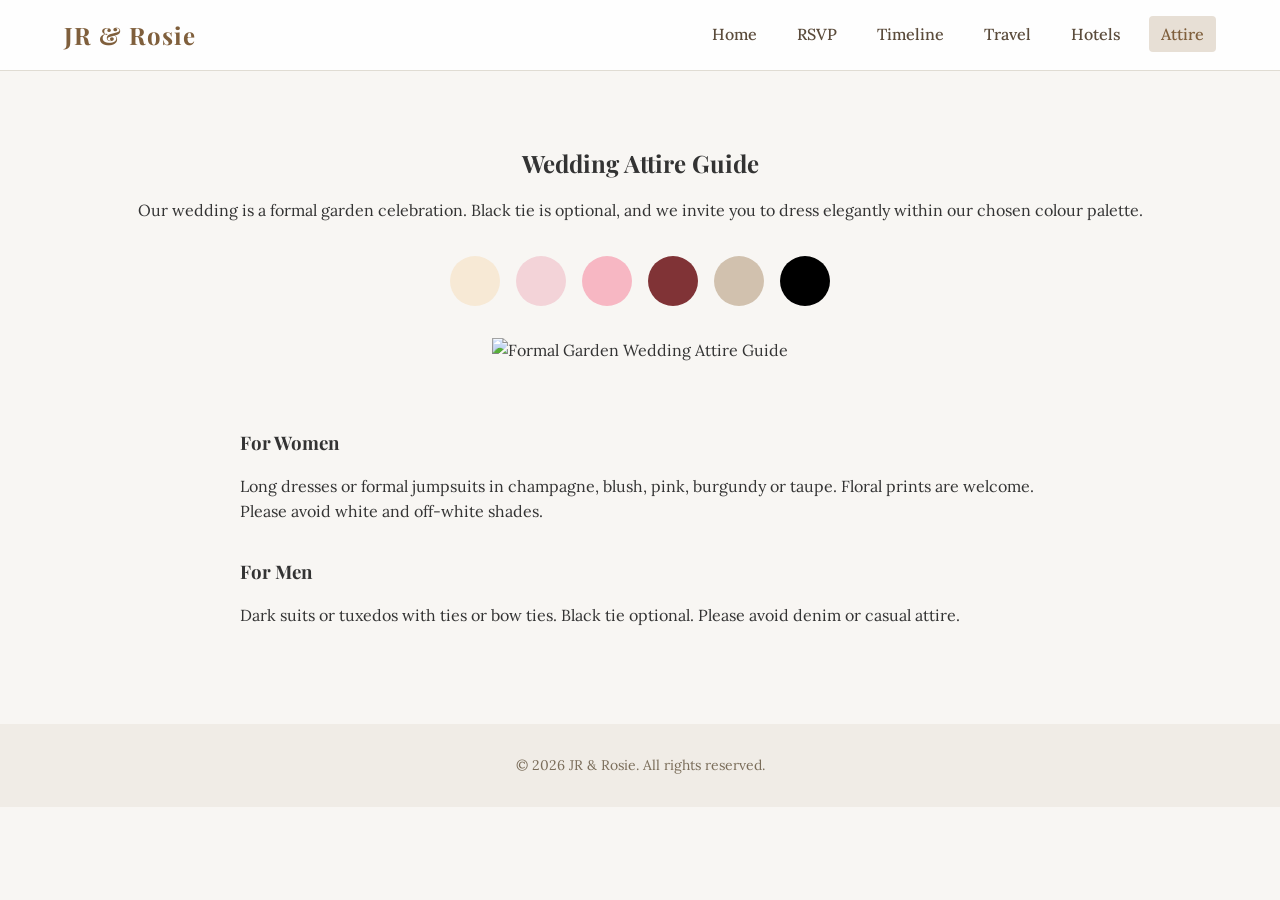
==== attire.html @ a048d4fe "Add files via upload" ====
<!DOCTYPE html>
<html lang="en">
  <head>
    <meta charset="UTF-8" />
    <meta name="viewport" content="width=device-width, initial-scale=1.0" />
    <title>Attire | JR & Rosie Wedding</title>
    <link rel="preconnect" href="https://fonts.googleapis.com" />
    <link rel="preconnect" href="https://fonts.gstatic.com" crossorigin />
    <link
      href="https://fonts.googleapis.com/css2?family=Playfair+Display:wght@400;700&family=Lora:wght@400;600&display=swap"
      rel="stylesheet"
    />
    <link rel="stylesheet" href="styles.css" />
  </head>
  <body>
    <header class="navbar">
      <div class="container">
        <h1 class="logo">JR & Rosie</h1>
        <nav>
          <ul class="nav-list">
            <li><a href="index.html">Home</a></li>
            <li><a href="rsvp.html">RSVP</a></li>
            <li><a href="timeline.html">Timeline</a></li>
            <li><a href="travel.html">Travel</a></li>
            <li><a href="hotels.html">Hotels</a></li>
            <li><a href="attire.html" class="active">Attire</a></li>
          </ul>
        </nav>
      </div>
    </header>
    <main class="container">
      <section class="attire-section">
        <h2>Wedding Attire Guide</h2>
        <p>
          Our wedding is a formal garden celebration. Black tie is optional, and we
          invite you to dress elegantly within our chosen colour palette.
        </p>
        <div class="color-palette">
          <div class="color-swatch champagne" title="Champagne"></div>
          <div class="color-swatch blush" title="Blush"></div>
          <div class="color-swatch pink" title="Pink"></div>
          <div class="color-swatch burgundy" title="Burgundy"></div>
          <div class="color-swatch taupe" title="Taupe"></div>
          <div class="color-swatch black" title="Black"></div>
        </div>
        <img
          src="assets/attire-guide.png"
          alt="Formal Garden Wedding Attire Guide"
          class="attire-guide-img"
        />
        <div class="attire-details">
          <h3>For Women</h3>
          <p>
            Long dresses or formal jumpsuits in champagne, blush, pink, burgundy or
            taupe. Floral prints are welcome. Please avoid white and off-white
            shades.
          </p>
          <h3>For Men</h3>
          <p>
            Dark suits or tuxedos with ties or bow ties. Black tie optional.
            Please avoid denim or casual attire.
          </p>
        </div>
      </section>
    </main>
    <footer class="footer">
      <p>© 2026 JR & Rosie. All rights reserved.</p>
    </footer>
  </body>
</html>
---- styles.css ----
/* Global styles for JR & Rosie wedding site */
html {
  scroll-behavior: smooth;
}
body {
  margin: 0;
  font-family: 'Lora', serif;
  background-color: #f8f6f3;
  color: #333;
  line-height: 1.6;
}
h1,
h2,
h3,
h4,
h5,
h6 {
  font-family: 'Playfair Display', serif;
  margin: 0;
  color: #333;
}
.container {
  width: 90%;
  max-width: 1200px;
  margin: 0 auto;
}
/* Navigation bar */
.navbar {
  background-color: rgba(255, 255, 255, 0.85);
  backdrop-filter: blur(5px);
  border-bottom: 1px solid #e0dcd3;
  position: fixed;
  width: 100%;
  top: 0;
  z-index: 1000;
}
.navbar .container {
  display: flex;
  justify-content: space-between;
  align-items: center;
  padding: 1rem 0;
}
.logo {
  font-weight: 700;
  font-size: 1.5rem;
  color: #7f5f3c;
  letter-spacing: 1px;
}
.nav-list {
  list-style: none;
  margin: 0;
  padding: 0;
  display: flex;
  gap: 1rem;
}
.nav-list li a {
  text-decoration: none;
  font-weight: 500;
  color: #5a4b3b;
  padding: 0.5rem 0.75rem;
  transition: background-color 0.3s ease, color 0.3s ease;
}
.nav-list li a:hover,
.nav-list li a.active {
  background-color: #e7dfd5;
  color: #7f5f3c;
  border-radius: 4px;
}
/* Hero section */
.hero {
  position: relative;
  height: 80vh;
  background-size: cover;
  background-position: center;
  display: flex;
  align-items: center;
  justify-content: center;
  text-align: center;
  color: #fff;
}
.hero-overlay {
  position: absolute;
  top: 0;
  left: 0;
  right: 0;
  bottom: 0;
  background-color: rgba(0, 0, 0, 0.3);
  z-index: 1;
}
.hero-content {
  position: relative;
  z-index: 2;
}
.hero h2 {
  font-size: 2.5rem;
  letter-spacing: 2px;
  margin-bottom: 0.25rem;
}
.hero h3 {
  font-size: 1.5rem;
  font-weight: 400;
  margin-bottom: 0.5rem;
}
.hero .venue {
  font-size: 1rem;
  font-style: italic;
  margin-bottom: 1rem;
}
.button {
  display: inline-block;
  padding: 0.75rem 1.5rem;
  background-color: #c2a27d;
  color: #fff;
  text-decoration: none;
  border-radius: 4px;
  transition: background-color 0.3s ease;
}
.button:hover {
  background-color: #a58660;
}

/* 
  New hero container styles for the custom hero image layout.
  These styles position the image and clickable areas and hide the original hero and info grid.
*/

.hero-container {
  position: relative;
  max-width: 1200px;
  margin: 0 auto;
}

.hero-image {
  width: 100%;
  display: block;
}

/* Invisible clickable areas overlaying the hero image */
.click {
  position: absolute;
  display: block;
}

/* Positioning for each clickable region, adjust percentages to fine tune alignment */
.rsvp {
  top: 58%;
  left: 8%;
  width: 26%;
  height: 18%;
}

.events {
  top: 58%;
  left: 36%;
  width: 26%;
  height: 18%;
}

.travel {
  top: 58%;
  left: 64%;
  width: 26%;
  height: 18%;
}

.hotels {
  top: 78%;
  left: 8%;
  width: 26%;
  height: 18%;
}

.gallery {
  top: 78%;
  left: 36%;
  width: 26%;
  height: 18%;
}

/* Hide the original hero section (not used after redesign) */
.hero {
  display: none;
}

/* Introduction section below the hero image */
.intro {
  text-align: center;
  margin: 3rem auto;
}
/* Info grid on home page */
.info-grid {
  margin: 4rem auto;
  display: grid;
  grid-template-columns: repeat(auto-fit, minmax(250px, 1fr));
  gap: 1.5rem;
  text-align: center;
}
.info-card {
  padding: 1.5rem;
  border: 1px solid #e0dcd3;
  border-radius: 8px;
  background-color: #fff;
  box-shadow: 0 2px 4px rgba(0, 0, 0, 0.05);
  transition: transform 0.3s ease, box-shadow 0.3s ease;
}
.info-card:hover {
  transform: translateY(-5px);
  box-shadow: 0 4px 10px rgba(0, 0, 0, 0.1);
}
.info-card h4 {
  margin-bottom: 0.5rem;
  font-size: 1.25rem;
  color: #7f5f3c;
}
.info-card p {
  font-size: 0.95rem;
  color: #555;
  margin-bottom: 0.75rem;
}
.card-link {
  color: #7f5f3c;
  text-decoration: none;
  font-weight: 600;
  border-bottom: 1px solid transparent;
  transition: border-color 0.3s ease;
}
.card-link:hover {
  border-color: #7f5f3c;
}
/* Pages general layout */
main {
  padding-top: 80px; /* space for fixed nav */
  padding-bottom: 2rem;
}
.page-header {
  text-align: center;
  margin-bottom: 2rem;
}
.section {
  padding: 2rem 0;
}
/* RSVP form */
.rsvp-form {
  max-width: 600px;
  margin: 0 auto;
  display: flex;
  flex-direction: column;
  gap: 1rem;
}
 .rsvp-form input,
 .rsvp-form textarea,
 .rsvp-form select {
  padding: 0.75rem;
  border: 1px solid #e0dcd3;
  border-radius: 4px;
  font-size: 1rem;
}

/* Custom select arrow */
.rsvp-form select {
  appearance: none;
  background-color: #fff;
  background-image: url("data:image/svg+xml,%3Csvg xmlns='http://www.w3.org/2000/svg' width='10' height='6'%3E%3Cpath fill='%237f5f3c' d='M0 0l5 6 5-6z'/%3E%3C/svg%3E");
  background-repeat: no-repeat;
  background-position: right 0.75rem center;
  background-size: 10px 6px;
  padding-right: 2rem;
}
.rsvp-form button {
  padding: 0.75rem;
  background-color: #c2a27d;
  color: #fff;
  border: none;
  cursor: pointer;
  border-radius: 4px;
  transition: background-color 0.3s ease;
}
.rsvp-form button:hover {
  background-color: #a58660;
}
/* Timeline list */
.timeline {
  max-width: 800px;
  margin: 0 auto;
}
.timeline-item {
  margin-bottom: 1.5rem;
  display: flex;
  align-items: flex-start;
  gap: 1rem;
}
.timeline-item .time {
  font-weight: 600;
  color: #7f5f3c;
  width: 80px;
  flex-shrink: 0;
}
.timeline-item .details {
  flex-grow: 1;
}
/* Gallery */
.gallery {
  column-count: 3;
  column-gap: 1rem;
  max-width: 1200px;
  margin: 0 auto;
}
.gallery img {
  width: 100%;
  border-radius: 6px;
  margin-bottom: 1rem;
  break-inside: avoid;
}
/* Footer */
.footer {
  background-color: #f0ece6;
  padding: 1rem;
  text-align: center;
  font-size: 0.875rem;
  color: #7a6d5a;
}

/* Attire page styles */
.attire-section {
  text-align: center;
  margin: 4rem auto;
}

.color-palette {
  display: flex;
  justify-content: center;
  flex-wrap: wrap;
  gap: 1rem;
  margin: 2rem 0;
}

.color-swatch {
  width: 50px;
  height: 50px;
  border-radius: 50%;
  cursor: pointer;
  transition: transform 0.3s ease;
}

.color-swatch:hover {
  transform: scale(1.2);
}

.color-swatch.champagne {
  background-color: #f7e9d5;
}
.color-swatch.blush {
  background-color: #f3d3d8;
}
.color-swatch.pink {
  background-color: #f7b7c3;
}
.color-swatch.burgundy {
  background-color: #803336;
}
.color-swatch.taupe {
  background-color: #d1c1ae;
}
.color-swatch.black {
  background-color: #000000;
}

.attire-guide-img {
  max-width: 100%;
  margin-bottom: 2rem;
}

.attire-details {
  max-width: 800px;
  margin: 0 auto;
  text-align: left;
}

.attire-details h3 {
  margin-top: 2rem;
  margin-bottom: 0.5rem;
}
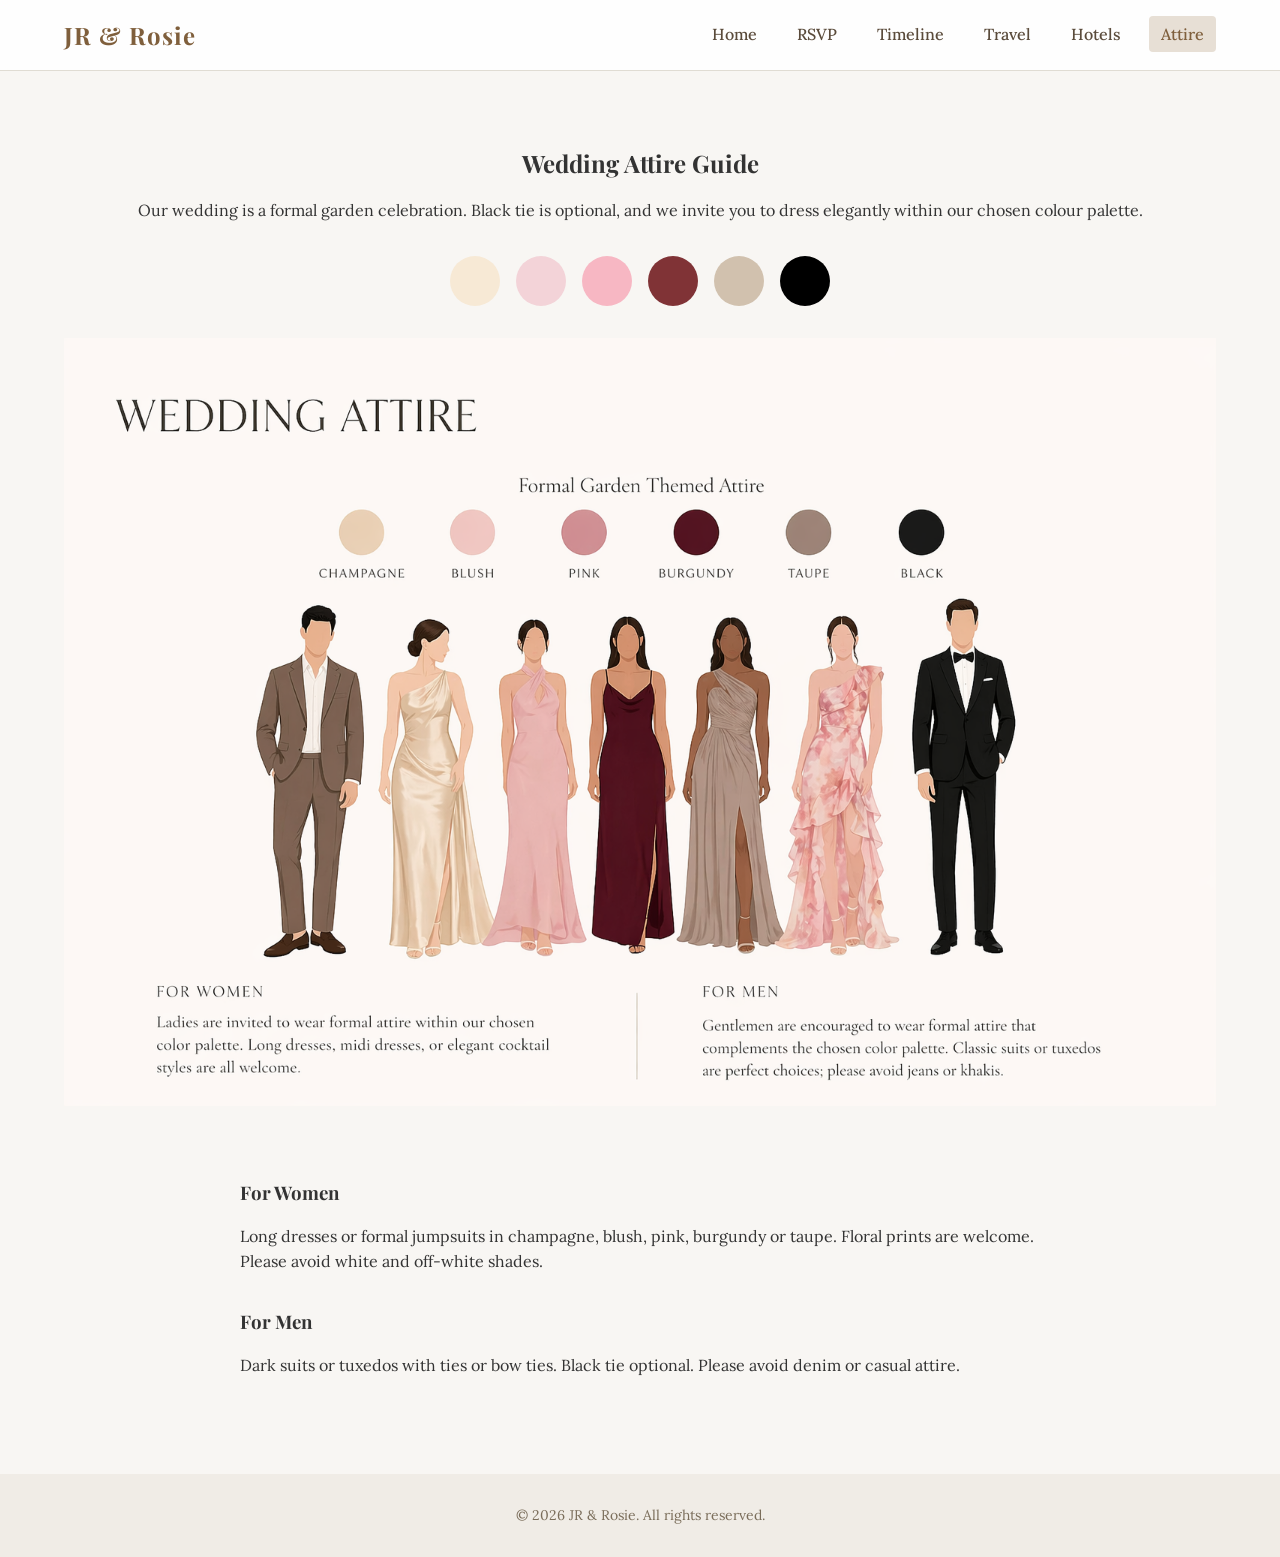
==== commit 5fe25967: "Add files via upload" ====
--- a/attire.html
+++ b/attire.html
@@ -44,7 +44,7 @@
           <div class="color-swatch black" title="Black"></div>
         </div>
         <img
-          src="assets/attire-guide.png"
+          src="attire-guide.png"
           alt="Formal Garden Wedding Attire Guide"
           class="attire-guide-img"
         />
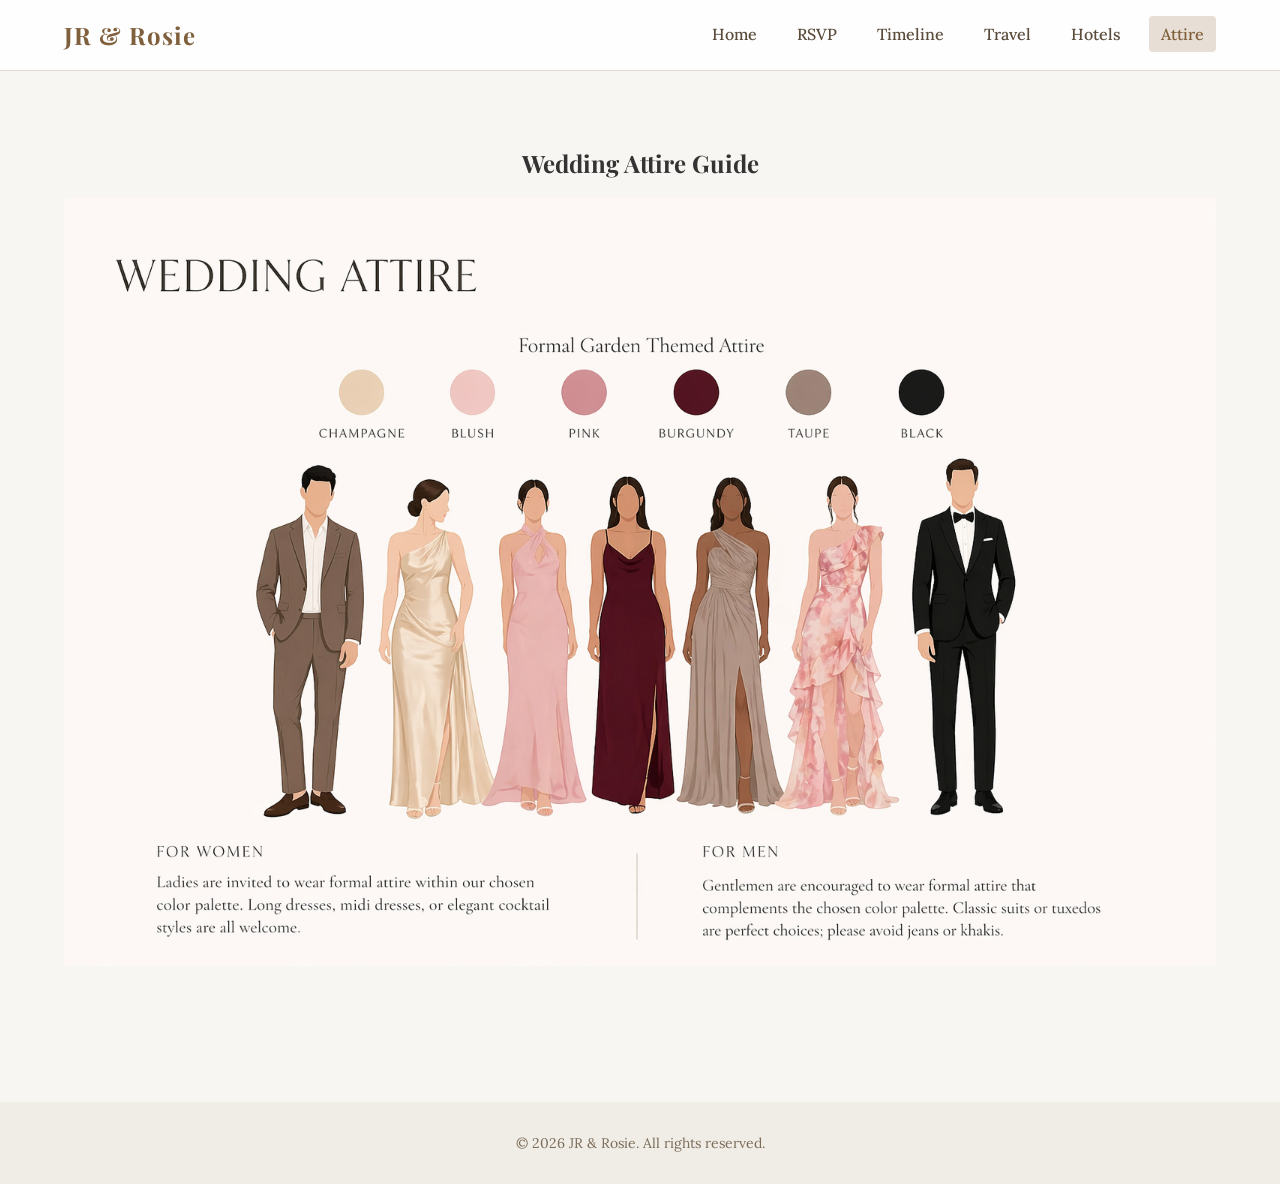
==== commit adb96cdb: "Update attire.html" ====
--- a/attire.html
+++ b/attire.html
@@ -32,16 +32,9 @@
       <section class="attire-section">
         <h2>Wedding Attire Guide</h2>
         <p>
-          Our wedding is a formal garden celebration. Black tie is optional, and we
-          invite you to dress elegantly within our chosen colour palette.
+
         </p>
-        <div class="color-palette">
-          <div class="color-swatch champagne" title="Champagne"></div>
-          <div class="color-swatch blush" title="Blush"></div>
-          <div class="color-swatch pink" title="Pink"></div>
-          <div class="color-swatch burgundy" title="Burgundy"></div>
-          <div class="color-swatch taupe" title="Taupe"></div>
-          <div class="color-swatch black" title="Black"></div>
+
         </div>
         <img
           src="attire-guide.png"
@@ -49,16 +42,9 @@
           class="attire-guide-img"
         />
         <div class="attire-details">
-          <h3>For Women</h3>
-          <p>
-            Long dresses or formal jumpsuits in champagne, blush, pink, burgundy or
-            taupe. Floral prints are welcome. Please avoid white and off-white
-            shades.
+
           </p>
-          <h3>For Men</h3>
-          <p>
-            Dark suits or tuxedos with ties or bow ties. Black tie optional.
-            Please avoid denim or casual attire.
+
           </p>
         </div>
       </section>
@@ -67,4 +53,4 @@
       <p>© 2026 JR & Rosie. All rights reserved.</p>
     </footer>
   </body>
-</html>+</html>
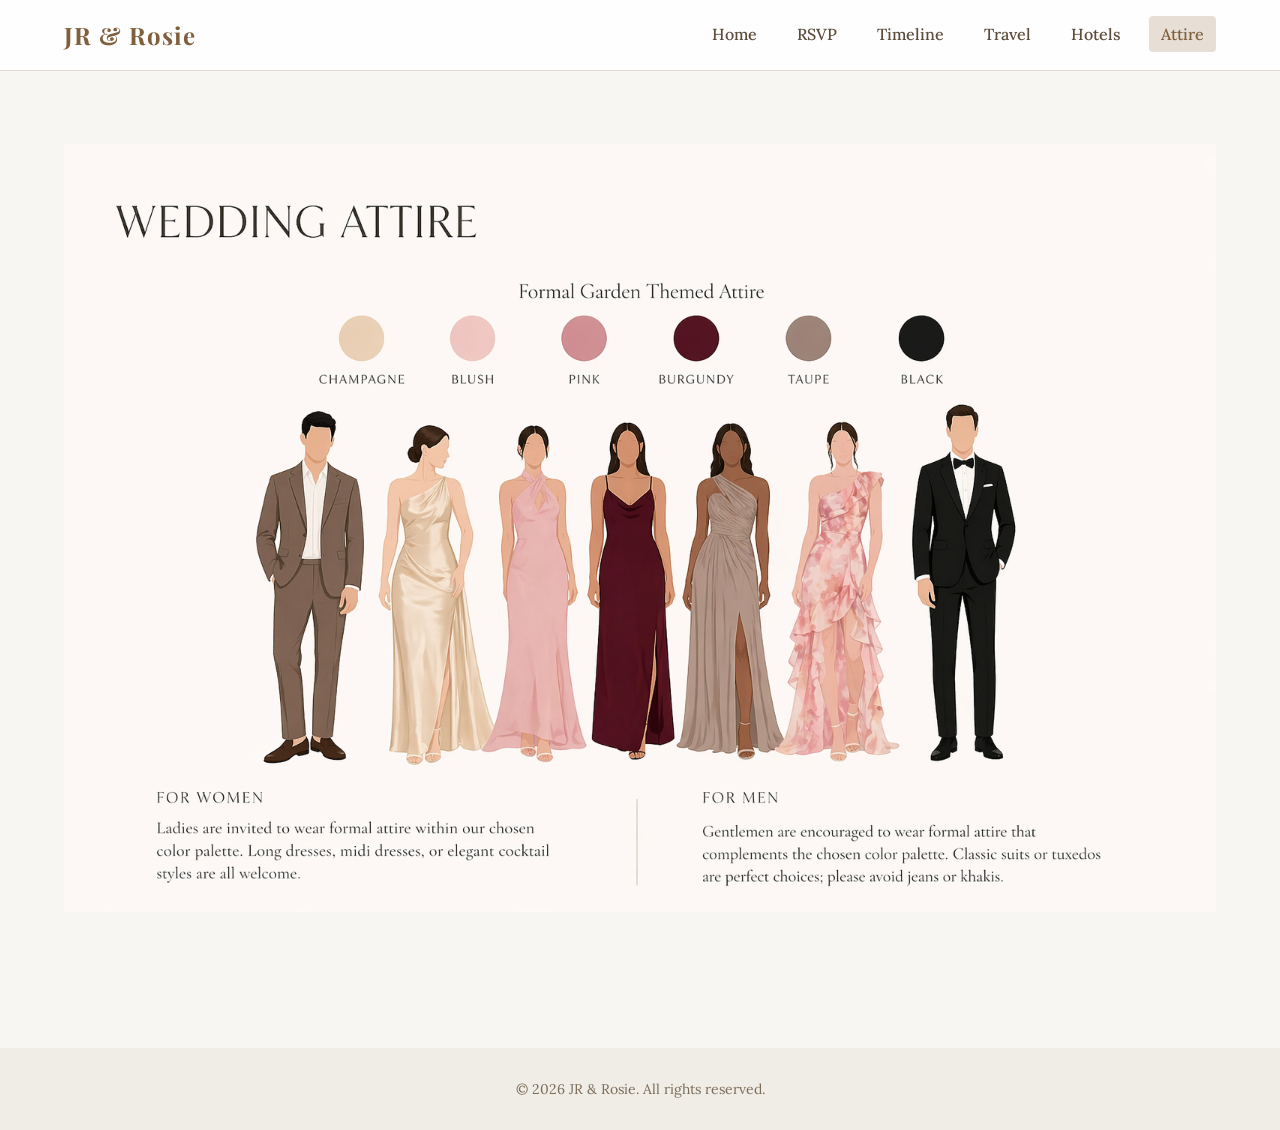
==== commit 6ee3ada1: "Update attire.html" ====
--- a/attire.html
+++ b/attire.html
@@ -30,11 +30,7 @@
     </header>
     <main class="container">
       <section class="attire-section">
-        <h2>Wedding Attire Guide</h2>
-        <p>
-
-        </p>
-
+             </p>
         </div>
         <img
           src="attire-guide.png"
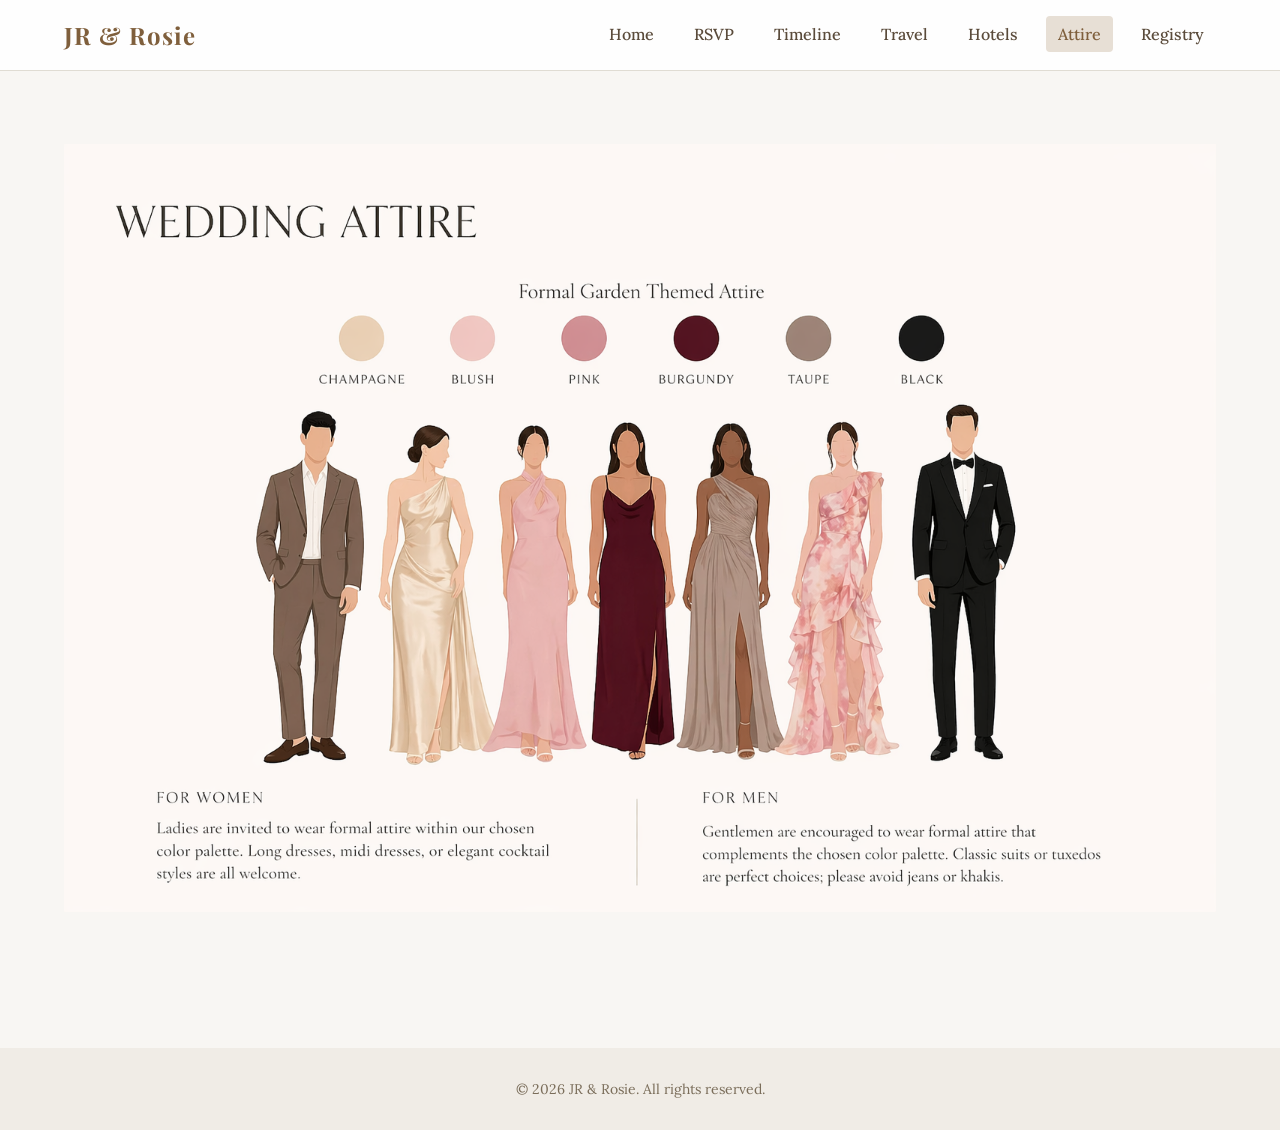
==== commit 2490e73e: "Update attire.html" ====
--- a/attire.html
+++ b/attire.html
@@ -24,6 +24,7 @@
             <li><a href="travel.html">Travel</a></li>
             <li><a href="hotels.html">Hotels</a></li>
             <li><a href="attire.html" class="active">Attire</a></li>
+            <li><a href="registry.html">Registry</a></li>
           </ul>
         </nav>
       </div>
--- a/styles.css
+++ b/styles.css
@@ -380,3 +380,51 @@
   margin-top: 2rem;
   margin-bottom: 0.5rem;
 }
+@media (max-width: 768px) {
+  .hero {
+    min-height: 80vh;
+    background-size: contain;
+    background-position: center center;
+  }
+
+  .hero-content {
+    padding: 2rem 1rem;
+  }
+}
+@media (max-width: 768px) {
+  .navbar .container {
+    flex-direction: column;
+    align-items: center;
+  }
+
+  .nav-list {
+    flex-wrap: wrap;
+    justify-content: center;
+    gap: 0.75rem;
+    padding: 0;
+    margin-top: 1rem;
+  }
+
+  .nav-list li {
+    margin: 0;
+  }
+
+  .nav-list a {
+    font-size: 0.9rem;
+  }
+}
+@media (max-width: 768px) {
+  .navbar {
+    position: relative;
+    z-index: 10;
+  }
+
+  .hero {
+    padding-top: 2rem;
+    min-height: calc(100vh - 140px);
+  }
+
+  .hero-content {
+    padding-top: 2rem;
+  }
+}
